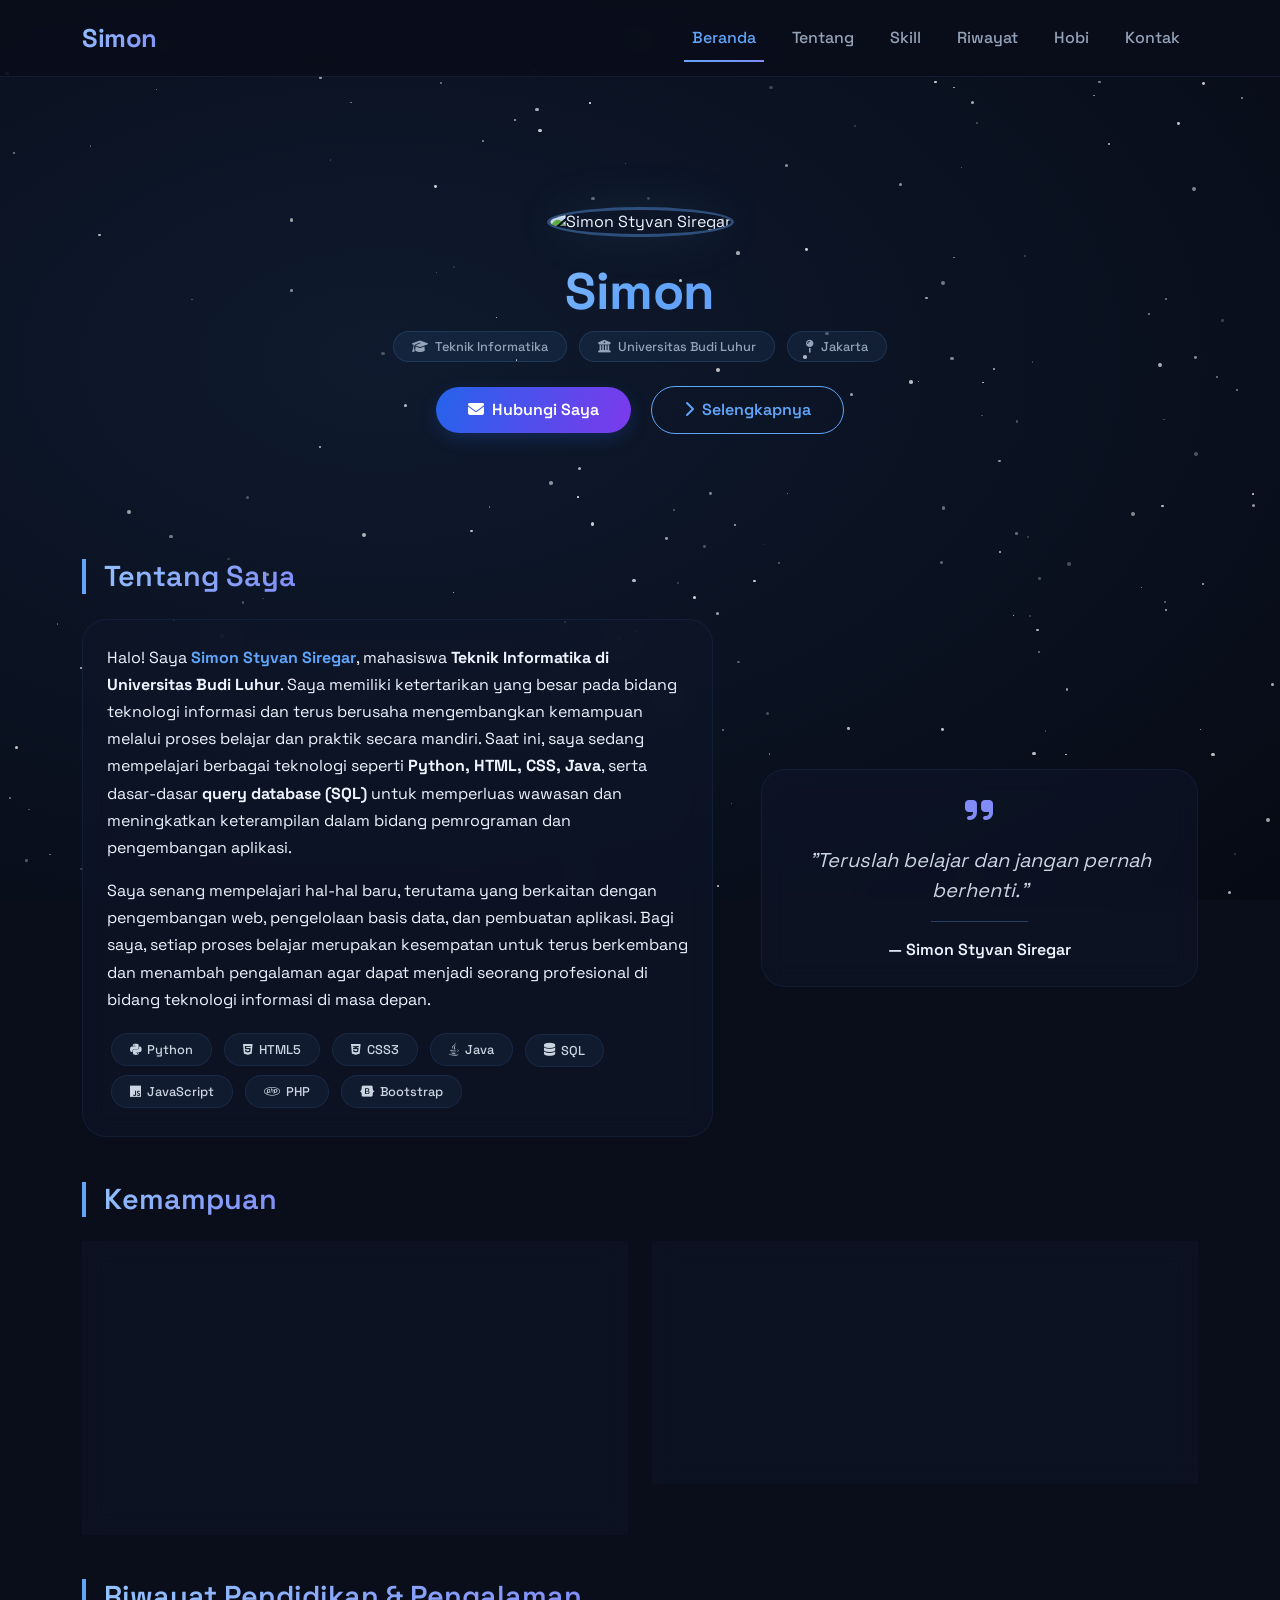
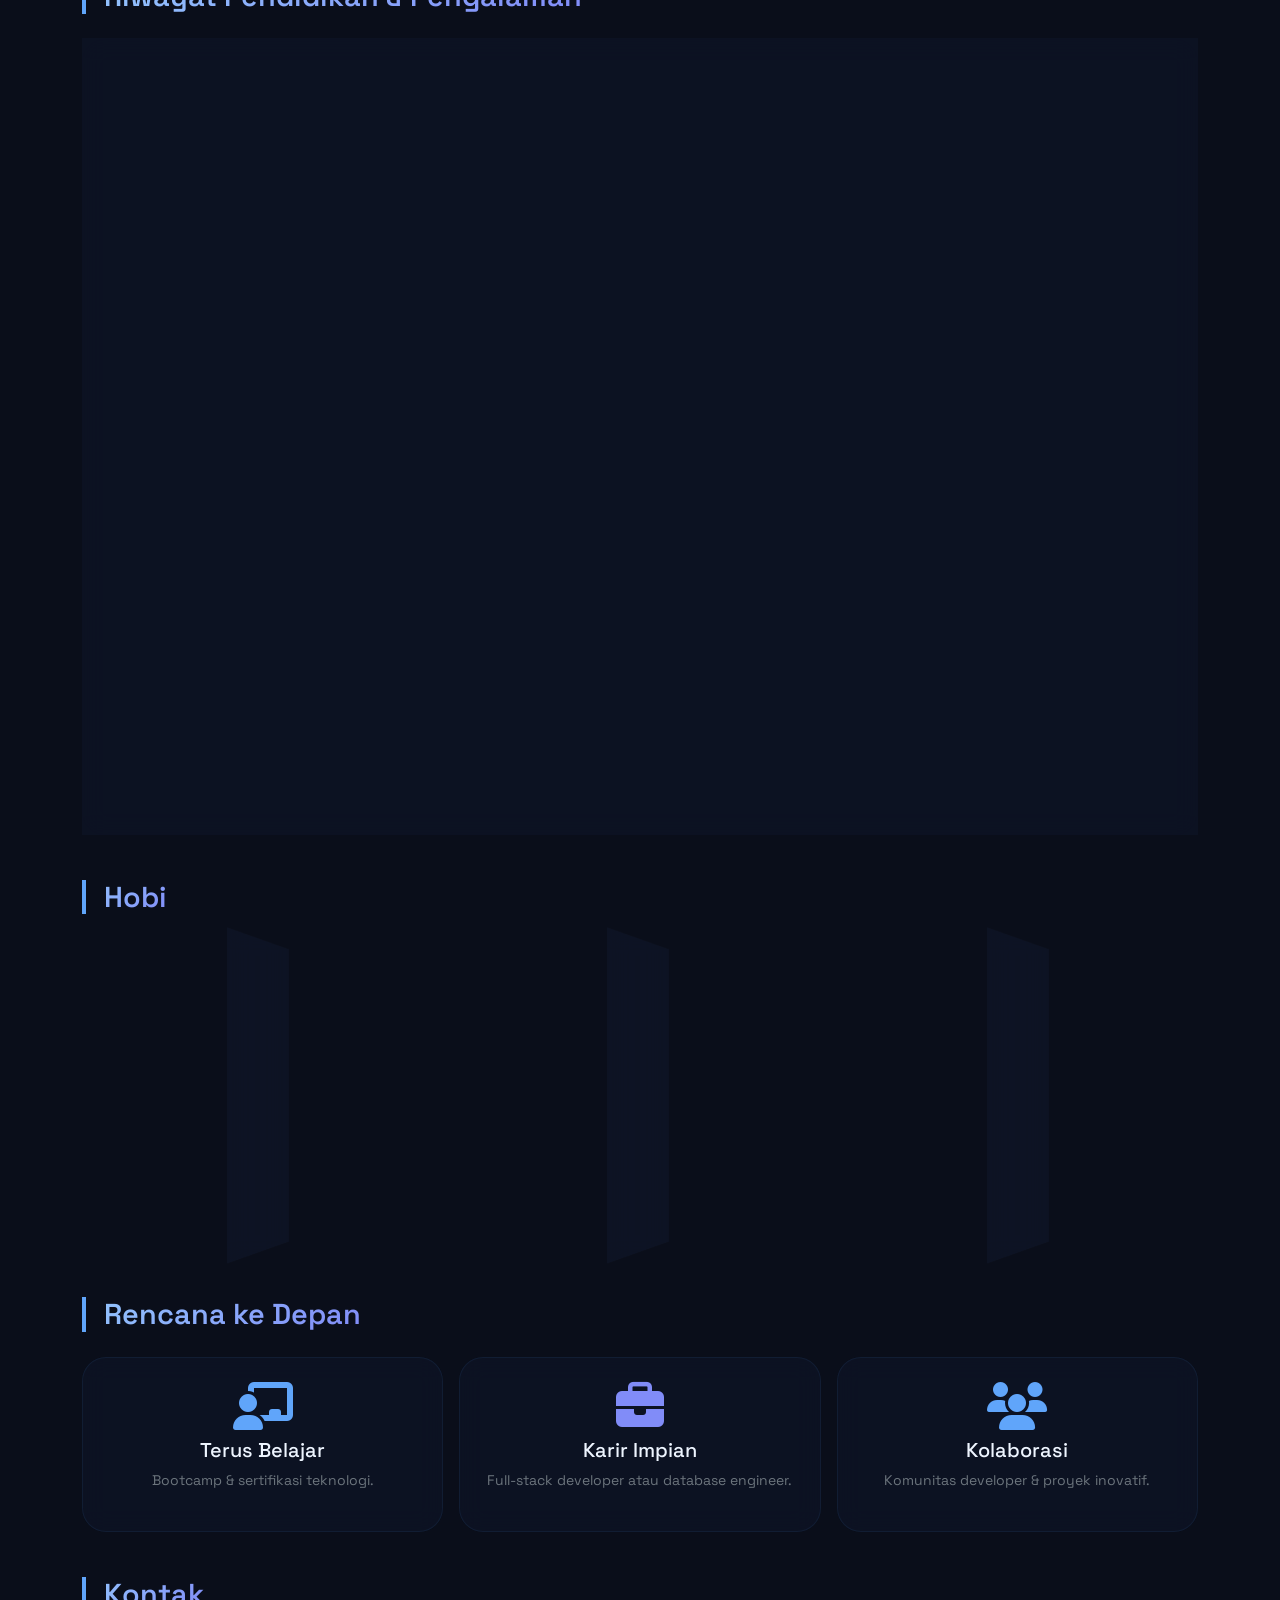
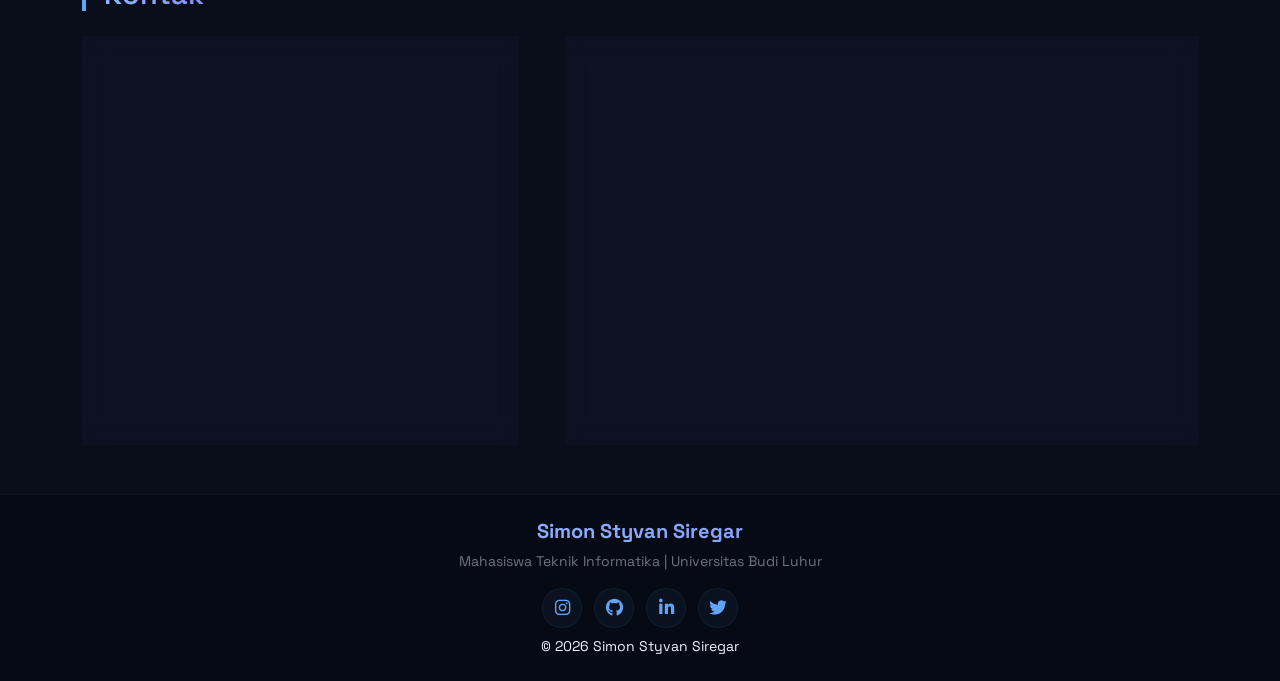
==== index.html @ e3ca973a "Add files via upload" ====
<!DOCTYPE html>
<html lang="id">

<head>
    <meta charset="UTF-8">
    <meta name="viewport" content="width=device-width, initial-scale=1.0, user-scalable=yes">
    <meta name="description"
        content="Portfolio Simon Styvan Siregar - Mahasiswa Teknik Informatika Universitas Budi Luhur">
    <title>Simon Styvan Siregar</title>

    <!-- ======================================== -->
    <!-- CDN EXTERNAL -->
    <!-- ======================================== -->
    <!-- BOOTSTRAP 5.3.3 -->
    <link href="https://cdn.jsdelivr.net/npm/bootstrap@5.3.3/dist/css/bootstrap.min.css" rel="stylesheet">
    <!-- FONT AWESOME 6.5.1 -->
    <link rel="stylesheet" href="https://cdnjs.cloudflare.com/ajax/libs/font-awesome/6.5.1/css/all.min.css">
    <!-- AOS ANIMATION -->
    <link href="https://unpkg.com/aos@2.3.1/dist/aos.css" rel="stylesheet">
    <!-- GOOGLE FONTS -->
    <link
        href="https://fonts.googleapis.com/css2?family=Inter:opsz,wght@14..32,300;14..32,400;14..32,500;14..32,600;14..32,700&family=Space+Grotesk:wght@400;500;600;700&display=swap"
        rel="stylesheet">

    <!-- ======================================== -->
    <!-- CSS CUSTOM -->
    <!-- ======================================== -->
    <link rel="stylesheet" href="css/style.css">
</head>

<body>

    <!-- ======================================== -->
    <!-- BACKGROUND BINTANG -->
    <!-- ======================================== -->
    <div class="star-bg" id="starBg"></div>

    <!-- ======================================== -->
    <!-- NAVBAR -->
    <!-- ======================================== -->
    <nav class="navbar navbar-expand-lg sticky-top">
        <div class="container">
            <a class="navbar-brand" href="#home">Simon</a>
            <button class="navbar-toggler" type="button" data-bs-toggle="collapse" data-bs-target="#navbarNav"
                aria-label="Toggle navigation">
                <span class="navbar-toggler-icon"></span>
            </button>
            <div class="collapse navbar-collapse" id="navbarNav">
                <ul class="navbar-nav ms-auto">
                    <li class="nav-item"><a class="nav-link active" href="#home">Beranda</a></li>
                    <li class="nav-item"><a class="nav-link" href="#tentang">Tentang</a></li>
                    <li class="nav-item"><a class="nav-link" href="#skill">Skill</a></li>
                    <li class="nav-item"><a class="nav-link" href="#pendidikan">Riwayat</a></li>
                    <li class="nav-item"><a class="nav-link" href="#hobi">Hobi</a></li>
                    <li class="nav-item"><a class="nav-link" href="#kontak">Kontak</a></li>
                </ul>
            </div>
        </div>
    </nav>

    <!-- ======================================== -->
    <!-- MAIN CONTENT -->
    <!-- ======================================== -->
    <main>
        <!-- HERO -->
        <section id="home" class="hero">
            <div class="container text-center">
                <img src="image/foto profil.jpeg" alt="Simon Styvan Siregar" class="profile-img mb-4" data-aos="zoom-in"
                    data-aos-duration="800"
                    onerror="this.onerror=null; this.src='https://ui-avatars.com/api/?name=Simon+S&background=0a0e1a&color=60a5fa&size=180&rounded=true&bold=true';">
                <h1 data-aos="fade-up" data-aos-delay="80">Simon</h1>
                <div class="mb-4" data-aos="fade-up" data-aos-delay="120">
                    <span class="badge-simple"><i class="fas fa-graduation-cap me-1"></i> Teknik Informatika</span>
                    <span class="badge-simple ms-2"><i class="fas fa-university me-1"></i> Universitas Budi Luhur</span>
                    <span class="badge-simple ms-2"><i class="fas fa-map-pin me-1"></i> Jakarta</span>
                </div>
                <div data-aos="fade-up" data-aos-delay="200">
                    <a href="#kontak" class="btn btn-primary-custom me-3"><i class="fas fa-envelope me-2"></i>Hubungi
                        Saya</a>
                    <a href="#tentang" class="btn btn-outline-custom"><i
                            class="fas fa-chevron-right me-2"></i>Selengkapnya</a>
                </div>
            </div>
        </section>

        <div class="container">
            <!-- TENTANG -->
            <section id="tentang">
                <h2 class="section-title" data-aos="fade-right">Tentang Saya</h2>
                <div class="row g-5 align-items-center">
                    <div class="col-lg-7" data-aos="fade-right" data-aos-delay="80">
                        <div class="card-glass p-4">
                            <p style="font-size: 1rem; line-height: 1.7;">
                                Halo! Saya <strong class="fw-bold" style="color: var(--color-primary);">Simon Styvan
                                    Siregar</strong>,
                                mahasiswa <strong>Teknik Informatika di Universitas Budi Luhur</strong>. Saya memiliki
                                ketertarikan
                                yang besar pada bidang teknologi informasi dan terus berusaha mengembangkan kemampuan
                                melalui
                                proses belajar dan praktik secara mandiri. Saat ini, saya sedang mempelajari berbagai
                                teknologi
                                seperti <strong>Python, HTML, CSS, Java</strong>, serta dasar-dasar <strong>query
                                    database (SQL)</strong>
                                untuk memperluas wawasan dan meningkatkan keterampilan dalam bidang pemrograman dan
                                pengembangan aplikasi.
                            </p>
                            <p style="font-size: 1rem; line-height: 1.7; margin-top: 12px;">
                                Saya senang mempelajari hal-hal baru, terutama yang berkaitan dengan pengembangan web,
                                pengelolaan basis data, dan pembuatan aplikasi. Bagi saya, setiap proses belajar
                                merupakan
                                kesempatan untuk terus berkembang dan menambah pengalaman agar dapat menjadi seorang
                                profesional
                                di bidang teknologi informasi di masa depan.
                            </p>
                            <div class="mt-3">
                                <span class="skill-chip"><i class="fab fa-python"></i> Python</span>
                                <span class="skill-chip"><i class="fab fa-html5"></i> HTML5</span>
                                <span class="skill-chip"><i class="fab fa-css3-alt"></i> CSS3</span>
                                <span class="skill-chip"><i class="fab fa-java"></i> Java</span>
                                <span class="skill-chip"><i class="fas fa-database"></i> SQL</span>
                                <span class="skill-chip"><i class="fab fa-js"></i> JavaScript</span>
                                <span class="skill-chip"><i class="fab fa-php"></i> PHP</span>
                                <span class="skill-chip"><i class="fab fa-bootstrap"></i> Bootstrap</span>
                            </div>
                        </div>
                    </div>
                    <div class="col-lg-5" data-aos="fade-left" data-aos-delay="120">
                        <div class="card-glass p-4 text-center">
                            <i class="fas fa-quote-right fa-2x" style="color: var(--color-secondary);"></i>
                            <p class="mt-3 fst-italic fs-5 mb-2" style="color: #cbd5e1;">"Teruslah belajar dan jangan
                                pernah berhenti."</p>
                            <hr class="w-25 mx-auto" style="border-color: var(--color-primary); opacity: 0.3;">
                            <p class="mb-0 fw-semibold">— Simon Styvan Siregar</p>
                        </div>
                    </div>
                </div>
            </section>

            <!-- SKILLS -->
            <section id="skill">
                <h2 class="section-title" data-aos="fade-right">Kemampuan</h2>
                <div class="row g-4">
                    <div class="col-lg-6" data-aos="fade-up" data-aos-delay="80">
                        <div class="card-glass p-4">
                            <h5 class="mb-3" style="color: #93c5fd;"><i class="fas fa-code me-2"></i>Bahasa Pemrograman
                            </h5>
                            <div class="skill-item">
                                <div class="skill-label">
                                    <span><i class="fab fa-python"></i> Python</span>
                                    <span class="skill-percent">80%</span>
                                </div>
                                <div class="skill-progress">
                                    <div class="skill-bar" style="width: 80%;"></div>
                                </div>
                            </div>
                            <div class="skill-item">
                                <div class="skill-label">
                                    <span><i class="fab fa-html5"></i> HTML / CSS</span>
                                    <span class="skill-percent">80%</span>
                                </div>
                                <div class="skill-progress">
                                    <div class="skill-bar" style="width: 80%;"></div>
                                </div>
                            </div>
                            <div class="skill-item">
                                <div class="skill-label">
                                    <span><i class="fab fa-js"></i> JavaScript</span>
                                    <span class="skill-percent">85%</span>
                                </div>
                                <div class="skill-progress">
                                    <div class="skill-bar" style="width: 85%;"></div>
                                </div>
                            </div>
                            <div class="skill-item">
                                <div class="skill-label">
                                    <span><i class="fab fa-php"></i> PHP</span>
                                    <span class="skill-percent">80%</span>
                                </div>
                                <div class="skill-progress">
                                    <div class="skill-bar" style="width: 80%;"></div>
                                </div>
                            </div>
                        </div>
                    </div>
                    <div class="col-lg-6" data-aos="fade-up" data-aos-delay="160">
                        <div class="card-glass p-4">
                            <h5 class="mb-3" style="color: #93c5fd;"><i class="fas fa-database me-2"></i>Database &
                                Framework</h5>
                            <div class="skill-item">
                                <div class="skill-label">
                                    <span><i class="fas fa-database"></i> SQL (MySQL)</span>
                                    <span class="skill-percent">75%</span>
                                </div>
                                <div class="skill-progress">
                                    <div class="skill-bar" style="width: 75%;"></div>
                                </div>
                            </div>
                            <div class="skill-item">
                                <div class="skill-label">
                                    <span><i class="fab fa-bootstrap"></i> Bootstrap</span>
                                    <span class="skill-percent">75%</span>
                                </div>
                                <div class="skill-progress">
                                    <div class="skill-bar" style="width: 75%;"></div>
                                </div>
                            </div>
                            <div class="skill-item">
                                <div class="skill-label">
                                    <span><i class="fab fa-java"></i> Java</span>
                                    <span class="skill-percent">70%</span>
                                </div>
                                <div class="skill-progress">
                                    <div class="skill-bar" style="width: 70%;"></div>
                                </div>
                            </div>
                        </div>
                    </div>
                </div>
            </section>

            <!-- PENDIDIKAN -->
            <section id="pendidikan">
                <h2 class="section-title" data-aos="fade-right">Riwayat Pendidikan & Pengalaman</h2>
                <div class="row g-4">
                    <div class="col-12" data-aos="fade-up" data-aos-delay="80">
                        <div class="card-glass p-4">
                            <div class="timeline-item">
                                <div class="d-flex flex-wrap align-items-center gap-2 mb-1">
                                    <span class="timeline-year">2024 – Sekarang</span>
                                    <span class="badge-simple ms-2"
                                        style="font-size: 0.65rem; padding: 2px 12px;">Aktif</span>
                                </div>
                                <div class="timeline-title">Universitas Budi Luhur</div>
                                <div class="timeline-sub"><i class="fas fa-graduation-cap me-1"></i> Teknik Informatika
                                </div>
                                <div class="timeline-desc">
                                    Mengembangkan keahlian di bidang teknologi informasi lewat pembelajaran bahasa
                                    pemrograman seperti Python, HTML/CSS, dan JavaScript. Selain mendalami logika
                                    algoritma, saya juga belajar merancang sistem menggunakan ERD, Use Case Diagram, dan
                                    Activity Diagram, serta belajar membuat komputer grafik pakai 3ds Max.
                                </div>
                            </div>
                            <div class="timeline-item">
                                <div class="d-flex flex-wrap align-items-center gap-2 mb-1">
                                    <span class="timeline-year">2021 – 2024</span>
                                </div>
                                <div class="timeline-title">SMK Ki Hajar Dewantoro</div>
                                <div class="timeline-sub"><i class="fas fa-calculator me-1"></i> Akuntansi Dasar</div>
                                <div class="timeline-desc">
                                    Mempelajari dasar-dasar administrasi keuangan memakai software MYOB dan Microsoft
                                    Excel, mulai dari penyusunan jurnal, buku besar, pengelolaan kas kecil, sampai
                                    jurnal penyesuaian yang fokus pada keseimbangan debit dan kredit.
                                </div>
                            </div>
                            <div class="timeline-item" style="border-left-color: var(--color-secondary);">
                                <div class="d-flex flex-wrap align-items-center gap-2 mb-1">
                                    <span class="timeline-year" style="color: var(--color-secondary);">2018 –
                                        2021</span>
                                </div>
                                <div class="timeline-title">SMP Ki Hajar Dewantoro</div>
                                <div class="timeline-sub"><i class="fas fa-school me-1"></i> Sekolah Menengah Pertama
                                </div>
                                <div class="timeline-desc">
                                    Aktif dalam berbagai kegiatan sekolah, termasuk keseruan kerja kelompok praktikum
                                    IPA langsung di area persawahan sekaligus mengurus dokumentasi tugasnya.
                                </div>
                            </div>
                            <div class="timeline-item" style="border-left-color: #f59e0b;">
                                <div class="d-flex flex-wrap align-items-center gap-2 mb-1">
                                    <span class="timeline-year" style="color: #f59e0b;">September – Desember 2022</span>
                                    <span class="badge-simple ms-2"
                                        style="font-size: 0.65rem; padding: 2px 12px; border-color: #f59e0b; color: #f59e0b;">PKL</span>
                                </div>
                                <div class="timeline-title">PT Timexs Indonesia (Bank DBS)</div>
                                <div class="timeline-sub"><i class="fas fa-briefcase me-1"></i> Praktek Kerja Lapangan
                                </div>
                                <div class="timeline-desc">
                                    Belajar mempraktikkan cara berkomunikasi yang baik dan profesional dengan nasabah,
                                    terutama dalam memberikan penjelasan serta mengedukasi terkait produk KTA.
                                </div>
                            </div>
                        </div>
                    </div>
                </div>
            </section>

            <!-- HOBI -->
            <section id="hobi">
                <h2 class="section-title" data-aos="fade-right">Hobi</h2>
                <div class="row g-4 justify-content-center">
                    <div class="col-md-4 col-sm-6" data-aos="flip-left" data-aos-delay="0">
                        <div class="hobi-card">
                            <img src="image/jogging.jpeg"
                                class="hobi-img" alt="Lari">
                            <div class="p-3 text-center">
                                <h5><i class="fas fa-jogging" style="color: var(--color-primary);"></i> Lari</h5>
                                <p class="small text-secondary">Menjaga stamina & fokus.</p>
                            </div>
                        </div>
                    </div>
                    <div class="col-md-4 col-sm-6" data-aos="flip-left" data-aos-delay="100">
                        <div class="hobi-card">
                            <img src="image/basket2.jpeg "
                                class="hobi-img" alt="Basket">
                            <div class="p-3 text-center">
                                <h5><i class="fas fa-basketball-ball" style="color: var(--color-primary);"></i> Basket
                                </h5>
                                <p class="small text-secondary">Kerja tim & strategi.</p>
                            </div>
                        </div>
                    </div>
                    <div class="col-md-4 col-sm-6" data-aos="flip-left" data-aos-delay="200">
                        <div class="hobi-card">
                            <img src="image/gunung.jpeg"
                                class="hobi-img" alt="Mendaki">
                            <div class="p-3 text-center">
                                <h5><i class="fas fa-mountain" style="color: var(--color-primary);"></i> Mendaki</h5>
                                <p class="small text-secondary">Menjelajah alam.</p>
                            </div>
                        </div>
                    </div>
                </div>
            </section>

            <!-- RENCANA -->
            <section>
                <h2 class="section-title" data-aos="fade-right">Rencana ke Depan</h2>
                <div class="row g-3 text-center">
                    <div class="col-md-4" data-aos="zoom-in" data-aos-delay="80">
                        <div class="stat-card-simple p-4">
                            <i class="fas fa-chalkboard-user fa-3x mb-2" style="color: var(--color-primary);"></i>
                            <h5>Terus Belajar</h5>
                            <p class="small text-secondary">Bootcamp & sertifikasi teknologi.</p>
                        </div>
                    </div>
                    <div class="col-md-4" data-aos="zoom-in" data-aos-delay="160">
                        <div class="stat-card-simple p-4">
                            <i class="fas fa-briefcase fa-3x mb-2" style="color: var(--color-secondary);"></i>
                            <h5>Karir Impian</h5>
                            <p class="small text-secondary">Full-stack developer atau database engineer.</p>
                        </div>
                    </div>
                    <div class="col-md-4" data-aos="zoom-in" data-aos-delay="240">
                        <div class="stat-card-simple p-4">
                            <i class="fas fa-users fa-3x mb-2" style="color: var(--color-primary);"></i>
                            <h5>Kolaborasi</h5>
                            <p class="small text-secondary">Komunitas developer & proyek inovatif.</p>
                        </div>
                    </div>
                </div>
            </section>

            <!-- KONTAK -->
            <section id="kontak">
                <h2 class="section-title" data-aos="fade-right">Kontak</h2>
                <div class="row g-5">
                    <div class="col-md-5" data-aos="fade-right" data-aos-delay="80">
                        <div class="contact-card p-4 h-100">
                            <h4 class="fw-bold" style="color: #93c5fd;"><i class="fas fa-address-card me-2"></i>Hubungi
                                Saya</h4>
                            <div class="mt-4">
                                <div class="contact-info">
                                    <i class="fas fa-envelope"></i>
                                    <span class="label">Email</span>
                                    <a href="mailto:simon.styvan@budiluhur.ac.id">siregarsimon670@gmail.com</a>
                                </div>
                                <div class="contact-info" style="border-color: rgba(96, 165, 250, 0.2);">
                                    <i class="fas fa-phone" style="color: #34d399;"></i>
                                    <span class="label">Telepon</span>
                                    <a href="tel:087861541209"
                                        style="color: #34d399; font-weight: 600;">0878-6154-1209</a>
                                </div>
                                <div class="contact-info">
                                    <i class="fab fa-instagram"></i>
                                    <span class="label">Instagram</span>
                                    <a href="https://www.instagram.com/imon_115/" target="_blank"
                                        rel="noopener noreferrer">@simon_styvan</a>
                                </div>
                                <div class="contact-info">
                                    <i class="fab fa-github"></i>
                                    <span class="label">GitHub</span>
                                    <a href="https://github.com/Simon96999" target="_blank"
                                        rel="noopener noreferrer">github.com/simonstyvan</a>
                                </div>
                                <div class="contact-info">
                                    <i class="fab fa-linkedin"></i>
                                    <span class="label">LinkedIn</span>
                                    <a href="https://www.linkedin.com/in/simon-siregar-20546a417/" target="_blank"
                                        rel="noopener noreferrer">linkedin.com/in/simon-styvan</a>
                                </div>
                            </div>
                            <hr class="bg-secondary" style="opacity: 0.2;">
                            <p class="small"><i class="fas fa-clock me-1"></i> Respon dalam 1x24 jam.</p>
                        </div>
                    </div>
                    <div class="col-md-7" data-aos="fade-left" data-aos-delay="120">
                        <div class="contact-card p-4">
                            <h5><i class="fas fa-paper-plane me-2" style="color: var(--color-secondary);"></i>Kirim
                                Pesan</h5>
                            <form id="contactForm">
                                <div class="mb-3">
                                    <input type="text" class="form-control form-control-custom" id="nama"
                                        placeholder="Nama lengkap" required>
                                </div>
                                <div class="mb-3">
                                    <input type="email" class="form-control form-control-custom" id="email"
                                        placeholder="Email" required>
                                </div>
                                <div class="mb-3">
                                    <textarea class="form-control form-control-custom" id="pesan" rows="4"
                                        placeholder="Tulis pesan..." style="border-radius: 20px;"></textarea>
                                </div>
                                <button type="submit" class="btn btn-primary-custom w-100"><i
                                        class="fas fa-send me-2"></i>Kirim</button>
                                <div id="formFeedback" class="mt-3 text-center small"></div>
                            </form>
                        </div>
                    </div>
                </div>
            </section>
        </div>
    </main>

    <!-- ======================================== -->
    <!-- FOOTER -->
    <!-- ======================================== -->
    <footer class="text-center pt-4 pb-4">
        <div class="container">
            <h5 class="fw-bold"
                style="background: linear-gradient(135deg, #93c5fd, var(--color-secondary)); background-clip: text; -webkit-background-clip: text; color: transparent;">
                Simon Styvan Siregar
            </h5>
            <p class="small text-secondary">Mahasiswa Teknik Informatika | Universitas Budi Luhur</p>
            <div class="mb-2">
                <a href="https://www.instagram.com/imon_115/" target="_blank" rel="noopener noreferrer"
                    class="social-icon" aria-label="Instagram"><i class="fab fa-instagram"></i></a>
                <a href="https://github.com/Simon96999" target="_blank" rel="noopener noreferrer" class="social-icon"
                    aria-label="GitHub"><i class="fab fa-github"></i></a>
                <a href="https://www.linkedin.com/in/simon-siregar-20546a417/" target="_blank" rel="noopener noreferrer"
                    class="social-icon" aria-label="LinkedIn"><i class="fab fa-linkedin-in"></i></a>
                <a href="#" class="social-icon" aria-label="Twitter"><i class="fab fa-twitter"></i></a>
            </div>
            <p class="small mb-0">&copy; 2026 Simon Styvan Siregar</p>
        </div>
    </footer>

    <!-- ======================================== -->
    <!-- EXTERNAL JS -->
    <!-- ======================================== -->
    <script src="https://cdn.jsdelivr.net/npm/bootstrap@5.3.3/dist/js/bootstrap.bundle.min.js"></script>
    <script src="https://unpkg.com/aos@2.3.1/dist/aos.js"></script>

    <!-- ======================================== -->
    <!-- CUSTOM JS -->
    <!-- ======================================== -->
    <script src="js/script.js"></script>
</body>

</html>
---- css/style.css ----
/* ========================================
           VARIABLES & RESET
        ======================================== */
        :root {
            --color-bg-dark: #0a0e1a;
            --color-primary: #60a5fa;
            --color-secondary: #818cf8;
            --color-text: #eef5ff;
            --color-text-muted: #94a3b8;
            --transition-default: all 0.3s ease;
        }

        * {
            margin: 0;
            padding: 0;
            box-sizing: border-box;
        }

        body {
            background: var(--color-bg-dark);
            font-family: 'Space Grotesk', 'Inter', sans-serif;
            color: var(--color-text);
            scroll-behavior: smooth;
            overflow-x: hidden;
        }

        /* ========================================
           BACKGROUND BINTANG
        ======================================== */
        .star-bg {
            position: fixed;
            top: 0;
            left: 0;
            width: 100%;
            height: 100%;
            z-index: -1;
            background: radial-gradient(ellipse at 30% 40%, #0f1a2e, #060a14);
            overflow: hidden;
        }

        .star-dot {
            position: absolute;
            background: white;
            border-radius: 50%;
            animation: twinkle var(--dur) ease-in-out infinite alternate;
        }

        @keyframes twinkle {
            0% {
                opacity: 0.1;
                transform: scale(0.7);
            }

            100% {
                opacity: 0.9;
                transform: scale(1.2);
            }
        }

        .shooting-star-10 {
            position: absolute;
            width: 3px;
            height: 3px;
            background: white;
            border-radius: 50%;
            box-shadow: 0 0 20px 4px rgba(96, 165, 250, 0.4);
            opacity: 0;
            pointer-events: none;
        }

        .shooting-star-10::before {
            content: '';
            position: absolute;
            top: 50%;
            right: 0;
            width: 120px;
            height: 1.5px;
            background: linear-gradient(to left, rgba(255, 255, 255, 0.7), rgba(96, 165, 250, 0.3), transparent);
            transform: translateY(-50%);
            border-radius: 2px;
        }

        .shooting-star-10::after {
            content: '';
            position: absolute;
            top: 50%;
            right: 0;
            width: 60px;
            height: 0.5px;
            background: linear-gradient(to left, rgba(255, 255, 255, 0.3), transparent);
            transform: translateY(-50%) translateX(-30px);
            border-radius: 2px;
        }

        @keyframes shootStar10 {
            0% {
                transform: translate(0, 0) scale(1);
                opacity: 0;
            }

            3% {
                opacity: 1;
            }

            12% {
                opacity: 1;
            }

            20% {
                opacity: 0;
                transform: translate(-400px, 400px) scale(0.3);
            }

            100% {
                opacity: 0;
            }
        }

        /* ========================================
           NAVBAR
        ======================================== */
        .navbar {
            background: rgba(10, 14, 26, 0.85) !important;
            backdrop-filter: blur(12px);
            border-bottom: 1px solid rgba(96, 165, 250, 0.1);
            padding: 14px 0;
            transition: var(--transition-default);
        }

        .navbar-brand {
            font-weight: 700;
            font-size: 1.6rem;
            letter-spacing: -0.5px;
            background: linear-gradient(135deg, #93c5fd, var(--color-secondary));
            background-clip: text;
            -webkit-background-clip: text;
            color: transparent !important;
        }

        .navbar-toggler {
            border-color: rgba(96, 165, 250, 0.4);
        }

        .navbar-toggler-icon {
            background-image: url("data:image/svg+xml,%3csvg xmlns='http://www.w3.org/2000/svg' viewBox='0 0 30 30'%3e%3cpath stroke='rgba(96, 165, 250, 0.8)' stroke-linecap='round' stroke-miterlimit='10' stroke-width='2' d='M4 7h22M4 15h22M4 23h22'/%3e%3c/svg%3e");
        }

        .nav-link {
            font-weight: 500;
            margin: 0 10px;
            color: #94a3b8 !important;
            transition: var(--transition-default);
            position: relative;
        }

        .nav-link::after {
            content: '';
            position: absolute;
            bottom: -4px;
            left: 0;
            width: 0;
            height: 2px;
            background: linear-gradient(90deg, var(--color-primary), var(--color-secondary));
            transition: width 0.3s;
        }

        .nav-link:hover::after,
        .nav-link.active::after {
            width: 100%;
        }

        .nav-link:hover,
        .nav-link.active {
            color: var(--color-primary) !important;
        }

        /* ========================================
           HERO SECTION
        ======================================== */
        .hero {
            padding: 130px 0 80px;
            position: relative;
            z-index: 1;
        }

        .profile-img {
            width: 180px;
            height: 180px;
            object-fit: cover;
            border-radius: 50%;
            border: 3px solid rgba(96, 165, 250, 0.4);
            box-shadow: 0 0 50px rgba(96, 165, 250, 0.1);
            transition: var(--transition-default);
            animation: floatProfile 6s ease-in-out infinite;
        }

        @keyframes floatProfile {

            0%,
            100% {
                transform: translateY(0px);
            }

            50% {
                transform: translateY(-10px);
            }
        }

        .profile-img:hover {
            transform: scale(1.03) translateY(-5px);
            border-color: var(--color-secondary);
            box-shadow: 0 0 70px rgba(129, 140, 248, 0.25);
            animation: none;
        }

        .hero h1 {
            font-weight: 700;
            font-size: 3.2rem;
            background: linear-gradient(135deg, #ffffff, var(--color-primary), var(--color-secondary));
            background-clip: text;
            -webkit-background-clip: text;
            color: transparent;
            letter-spacing: -0.5px;
            animation: textGlow 3s ease-in-out infinite alternate;
        }

        @keyframes textGlow {
            0% {
                filter: brightness(1);
            }

            100% {
                filter: brightness(1.1);
                text-shadow: 0 0 30px rgba(96, 165, 250, 0.1);
            }
        }

        /* ========================================
           BADGES & BUTTONS
        ======================================== */
        .badge-simple {
            display: inline-block;
            background: rgba(96, 165, 250, 0.08);
            border: 1px solid rgba(96, 165, 250, 0.15);
            padding: 5px 18px;
            border-radius: 30px;
            font-size: 0.8rem;
            font-weight: 500;
            color: #94a3b8;
            transition: var(--transition-default);
        }

        .badge-simple:hover {
            border-color: var(--color-secondary);
            background: rgba(129, 140, 248, 0.12);
            transform: scale(1.05);
        }

        .btn-primary-custom {
            background: linear-gradient(105deg, #2563eb, #7c3aed);
            border: none;
            color: white;
            font-weight: 600;
            padding: 11px 32px;
            border-radius: 50px;
            transition: var(--transition-default);
            box-shadow: 0 6px 20px -4px rgba(37, 99, 235, 0.3);
            position: relative;
            overflow: hidden;
        }

        .btn-primary-custom::before {
            content: '';
            position: absolute;
            top: 0;
            left: -100%;
            width: 100%;
            height: 100%;
            background: linear-gradient(90deg, transparent, rgba(255, 255, 255, 0.15), transparent);
            transition: left 0.6s;
        }

        .btn-primary-custom:hover::before {
            left: 100%;
        }

        .btn-primary-custom:hover {
            transform: translateY(-3px);
            box-shadow: 0 10px 25px -6px rgba(37, 99, 235, 0.4);
            filter: brightness(1.05);
        }

        .btn-outline-custom {
            background: transparent;
            border: 1.5px solid var(--color-primary);
            color: var(--color-primary);
            font-weight: 600;
            padding: 11px 32px;
            border-radius: 50px;
            transition: var(--transition-default);
        }

        .btn-outline-custom:hover {
            background: rgba(96, 165, 250, 0.08);
            transform: translateY(-3px);
            box-shadow: 0 5px 20px rgba(96, 165, 250, 0.1);
        }

        /* ========================================
           CARDS
        ======================================== */
        .card-glass {
            background: rgba(15, 23, 42, 0.55);
            backdrop-filter: blur(12px);
            border-radius: 24px;
            border: 1px solid rgba(96, 165, 250, 0.08);
            transition: var(--transition-default);
        }

        .card-glass:hover {
            border-color: rgba(129, 140, 248, 0.25);
            background: rgba(20, 30, 55, 0.65);
            transform: translateY(-5px);
            box-shadow: 0 20px 40px -12px rgba(0, 0, 0, 0.4);
        }

        .hobi-card {
            background: rgba(15, 23, 42, 0.55);
            backdrop-filter: blur(12px);
            border-radius: 24px;
            border: 1px solid rgba(96, 165, 250, 0.08);
            transition: all 0.4s cubic-bezier(0.2, 0.9, 0.4, 1.1);
            height: 100%;
            overflow: hidden;
        }

        .hobi-card:hover {
            transform: translateY(-12px) scale(1.02);
            border-color: var(--color-secondary);
            box-shadow: 0 25px 45px -12px rgba(129, 140, 248, 0.2);
        }

        .hobi-img {
            height: 210px;
            object-fit: cover;
            width: 100%;
            filter: brightness(0.85);
            transition: all 0.6s;
        }

        .hobi-card:hover .hobi-img {
            filter: brightness(1);
            transform: scale(1.05);
        }

        .stat-card-simple {
            background: rgba(15, 23, 42, 0.55);
            backdrop-filter: blur(12px);
            border-radius: 24px;
            border: 1px solid rgba(96, 165, 250, 0.08);
            height: 100%;
            transition: var(--transition-default);
        }

        .stat-card-simple:hover {
            transform: translateY(-6px);
            border-color: var(--color-primary);
            box-shadow: 0 15px 30px -8px rgba(96, 165, 250, 0.1);
        }

        .contact-card {
            background: rgba(15, 23, 42, 0.55);
            backdrop-filter: blur(12px);
            border-radius: 24px;
            border: 1px solid rgba(96, 165, 250, 0.08);
            transition: var(--transition-default);
        }

        .contact-card:hover {
            border-color: var(--color-secondary);
            box-shadow: 0 10px 30px -6px rgba(129, 140, 248, 0.12);
        }

        /* ========================================
           FORM
        ======================================== */
        .form-control-custom {
            background: rgba(0, 0, 0, 0.35);
            border: 1px solid rgba(96, 165, 250, 0.15);
            color: var(--color-text);
            border-radius: 50px;
            padding: 11px 20px;
            transition: var(--transition-default);
        }

        .form-control-custom:focus {
            background: rgba(0, 0, 0, 0.6);
            border-color: var(--color-secondary);
            box-shadow: 0 0 0 4px rgba(129, 140, 248, 0.12);
            color: white;
            outline: none;
            transform: scale(1.01);
        }

        /* ========================================
           SKILLS
        ======================================== */
        .skill-item {
            margin-bottom: 18px;
        }

        .skill-item .skill-label {
            display: flex;
            justify-content: space-between;
            align-items: center;
            margin-bottom: 5px;
            font-weight: 500;
            font-size: 0.9rem;
            color: #cbd5e1;
        }

        .skill-item .skill-label i {
            width: 22px;
            color: var(--color-primary);
        }

        .skill-item .skill-percent {
            color: var(--color-secondary);
            font-weight: 600;
        }

        .skill-progress {
            background: rgba(255, 255, 255, 0.06);
            border-radius: 8px;
            height: 6px;
            overflow: hidden;
        }

        .skill-progress .skill-bar {
            height: 100%;
            border-radius: 8px;
            background: linear-gradient(90deg, var(--color-primary), var(--color-secondary));
            transition: width 1.2s cubic-bezier(0.2, 0.9, 0.4, 1);
            width: 0%;
            position: relative;
        }

        .skill-progress .skill-bar::after {
            content: '';
            position: absolute;
            top: 0;
            left: 0;
            right: 0;
            bottom: 0;
            background: linear-gradient(90deg, transparent, rgba(255, 255, 255, 0.1), transparent);
            animation: shimmer 2s infinite;
        }

        @keyframes shimmer {
            0% {
                transform: translateX(-100%);
            }

            100% {
                transform: translateX(100%);
            }
        }

        .skill-chip {
            background: rgba(96, 165, 250, 0.06);
            border: 1px solid rgba(96, 165, 250, 0.1);
            padding: 6px 18px;
            border-radius: 30px;
            font-size: 0.8rem;
            font-weight: 500;
            display: inline-flex;
            align-items: center;
            gap: 6px;
            margin: 4px;
            transition: var(--transition-default);
            color: #cbd5e1;
        }

        .skill-chip:hover {
            background: rgba(129, 140, 248, 0.18);
            border-color: var(--color-secondary);
            transform: translateY(-3px) scale(1.03);
            box-shadow: 0 5px 12px rgba(129, 140, 248, 0.1);
        }

        /* ========================================
           TIMELINE
        ======================================== */
        .timeline-item {
            padding: 18px 22px;
            border-left: 3px solid var(--color-primary);
            margin-bottom: 20px;
            background: rgba(10, 14, 26, 0.3);
            border-radius: 0 16px 16px 0;
            transition: var(--transition-default);
        }

        .timeline-item:hover {
            background: rgba(20, 30, 55, 0.45);
            border-left-color: var(--color-secondary);
            transform: translateX(6px);
        }

        .timeline-item .timeline-year {
            font-weight: 700;
            color: var(--color-primary);
            font-size: 1rem;
        }

        .timeline-item .timeline-title {
            font-weight: 600;
            font-size: 1.05rem;
            color: #eef5ff;
        }

        .timeline-item .timeline-sub {
            color: var(--color-secondary);
            font-size: 0.85rem;
            font-weight: 500;
        }

        .timeline-item .timeline-desc {
            color: var(--color-text-muted);
            font-size: 0.9rem;
            margin-top: 5px;
            line-height: 1.6;
        }

        /* ========================================
           SECTION TITLES
        ======================================== */
        .section-title {
            font-weight: 600;
            font-size: 1.8rem;
            margin: 45px 0 25px;
            display: inline-block;
            background: linear-gradient(135deg, #93c5fd, var(--color-secondary));
            background-clip: text;
            -webkit-background-clip: text;
            color: transparent;
            border-left: 4px solid var(--color-primary);
            padding-left: 18px;
            animation: slideInLeft 0.6s ease;
        }

        @keyframes slideInLeft {
            from {
                opacity: 0;
                transform: translateX(-30px);
            }

            to {
                opacity: 1;
                transform: translateX(0);
            }
        }

        /* ========================================
           FOOTER
        ======================================== */
        footer {
            background: #060a14;
            border-top: 1px solid rgba(96, 165, 250, 0.06);
            margin-top: 50px;
        }

        .social-icon {
            width: 40px;
            height: 40px;
            display: inline-flex;
            align-items: center;
            justify-content: center;
            background: rgba(96, 165, 250, 0.05);
            border-radius: 50%;
            transition: var(--transition-default);
            color: var(--color-primary);
            margin: 0 4px;
            font-size: 1.1rem;
            border: 1px solid rgba(96, 165, 250, 0.08);
            text-decoration: none;
        }

        .social-icon:hover {
            background: linear-gradient(135deg, #2563eb, #7c3aed);
            color: white;
            transform: translateY(-6px) rotate(360deg);
            border-color: transparent;
            box-shadow: 0 4px 15px rgba(37, 99, 235, 0.25);
        }

        .contact-info {
            display: flex;
            align-items: center;
            gap: 12px;
            padding: 8px 14px;
            background: rgba(96, 165, 250, 0.06);
            border-radius: 12px;
            border: 1px solid rgba(96, 165, 250, 0.08);
            transition: var(--transition-default);
            margin-bottom: 6px;
        }

        .contact-info:hover {
            background: rgba(129, 140, 248, 0.12);
            border-color: var(--color-secondary);
            transform: translateX(4px);
        }

        .contact-info i {
            width: 22px;
            color: var(--color-primary);
            font-size: 1rem;
        }

        .contact-info a {
            color: var(--color-text);
            text-decoration: none;
            font-size: 0.95rem;
            transition: var(--transition-default);
        }

        .contact-info a:hover {
            color: var(--color-primary);
        }

        .contact-info .label {
            color: var(--color-text-muted);
            font-size: 0.8rem;
            font-weight: 500;
            min-width: 65px;
        }

        /* ========================================
           RESPONSIVE
        ======================================== */
        @media (max-width: 768px) {
            .hero h1 {
                font-size: 2.2rem;
            }

            .hero {
                padding: 100px 0 60px;
            }

            .profile-img {
                width: 140px;
                height: 140px;
            }

            .section-title {
                font-size: 1.5rem;
            }

            .hobi-img {
                height: 160px;
            }

            .shooting-star-10::before {
                width: 60px;
            }

            .contact-info {
                padding: 6px 12px;
            }

            .contact-info .label {
                min-width: 55px;
                font-size: 0.75rem;
            }
        }
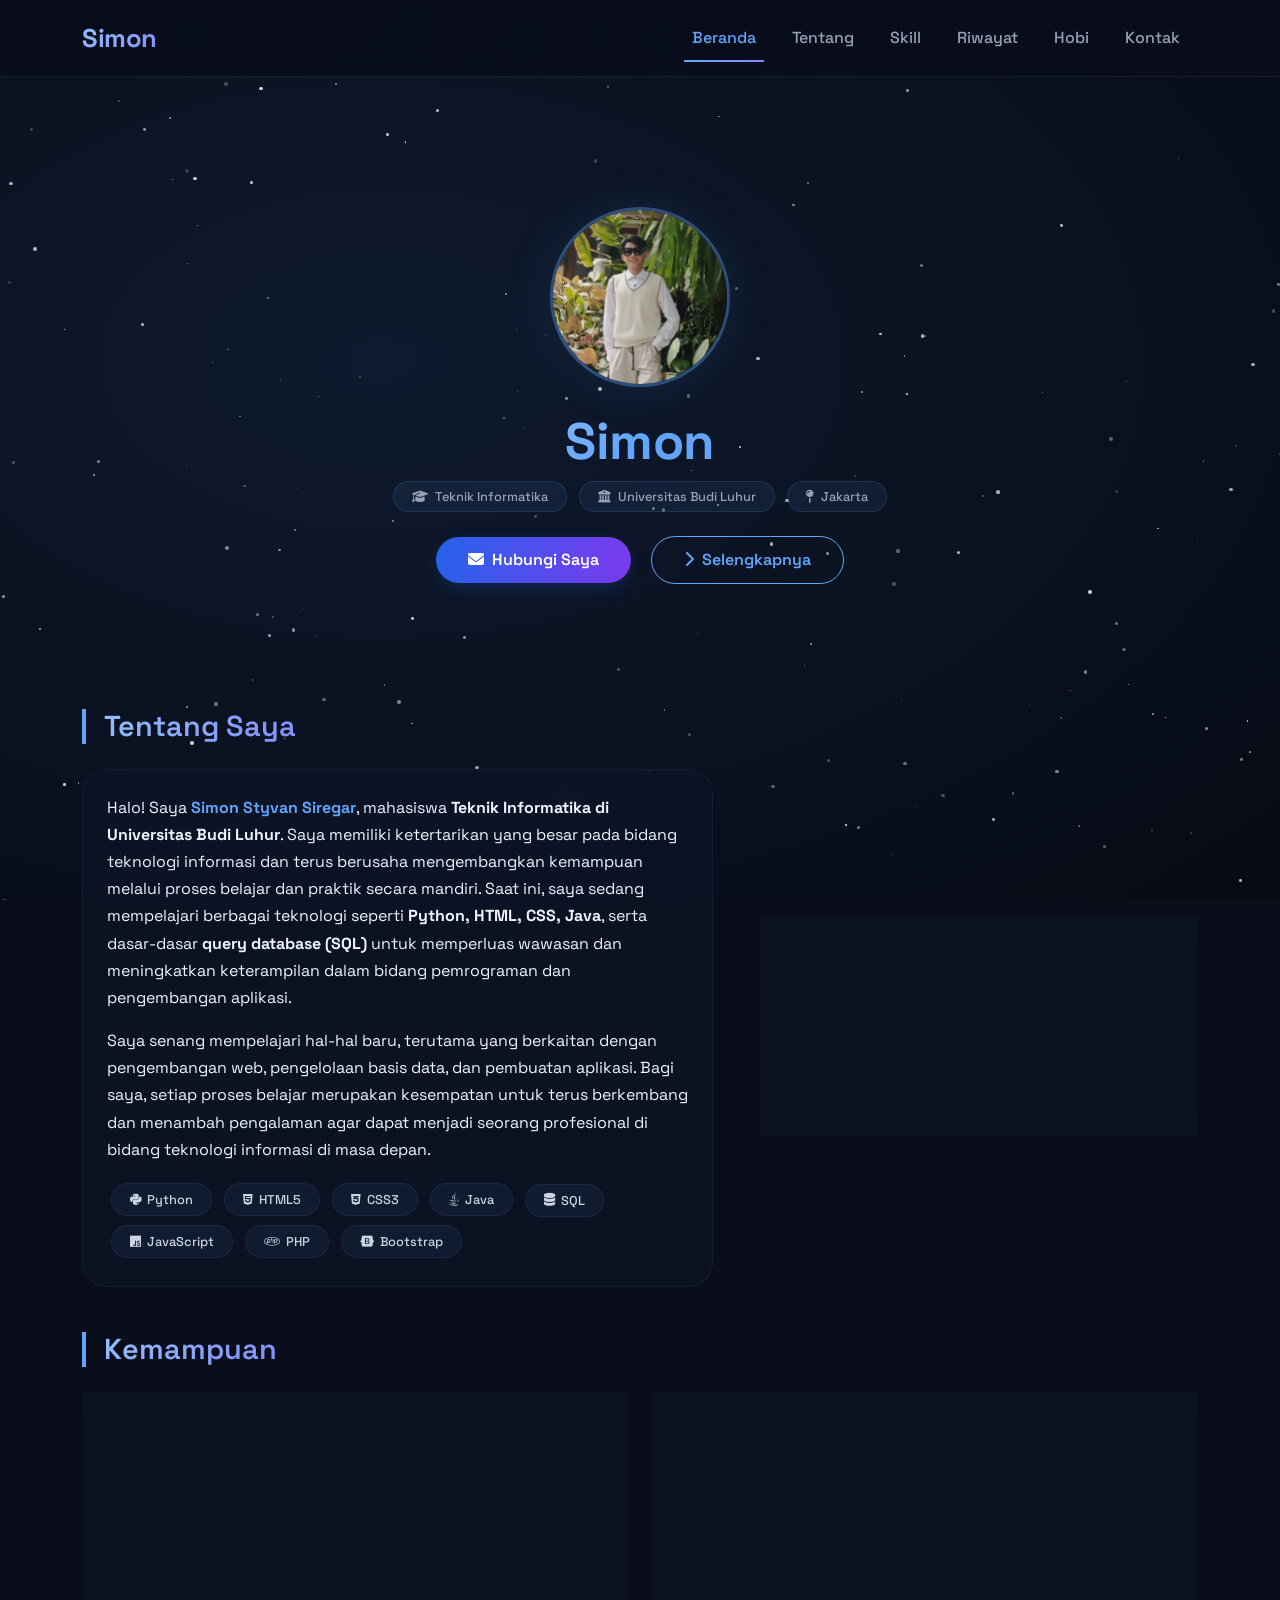
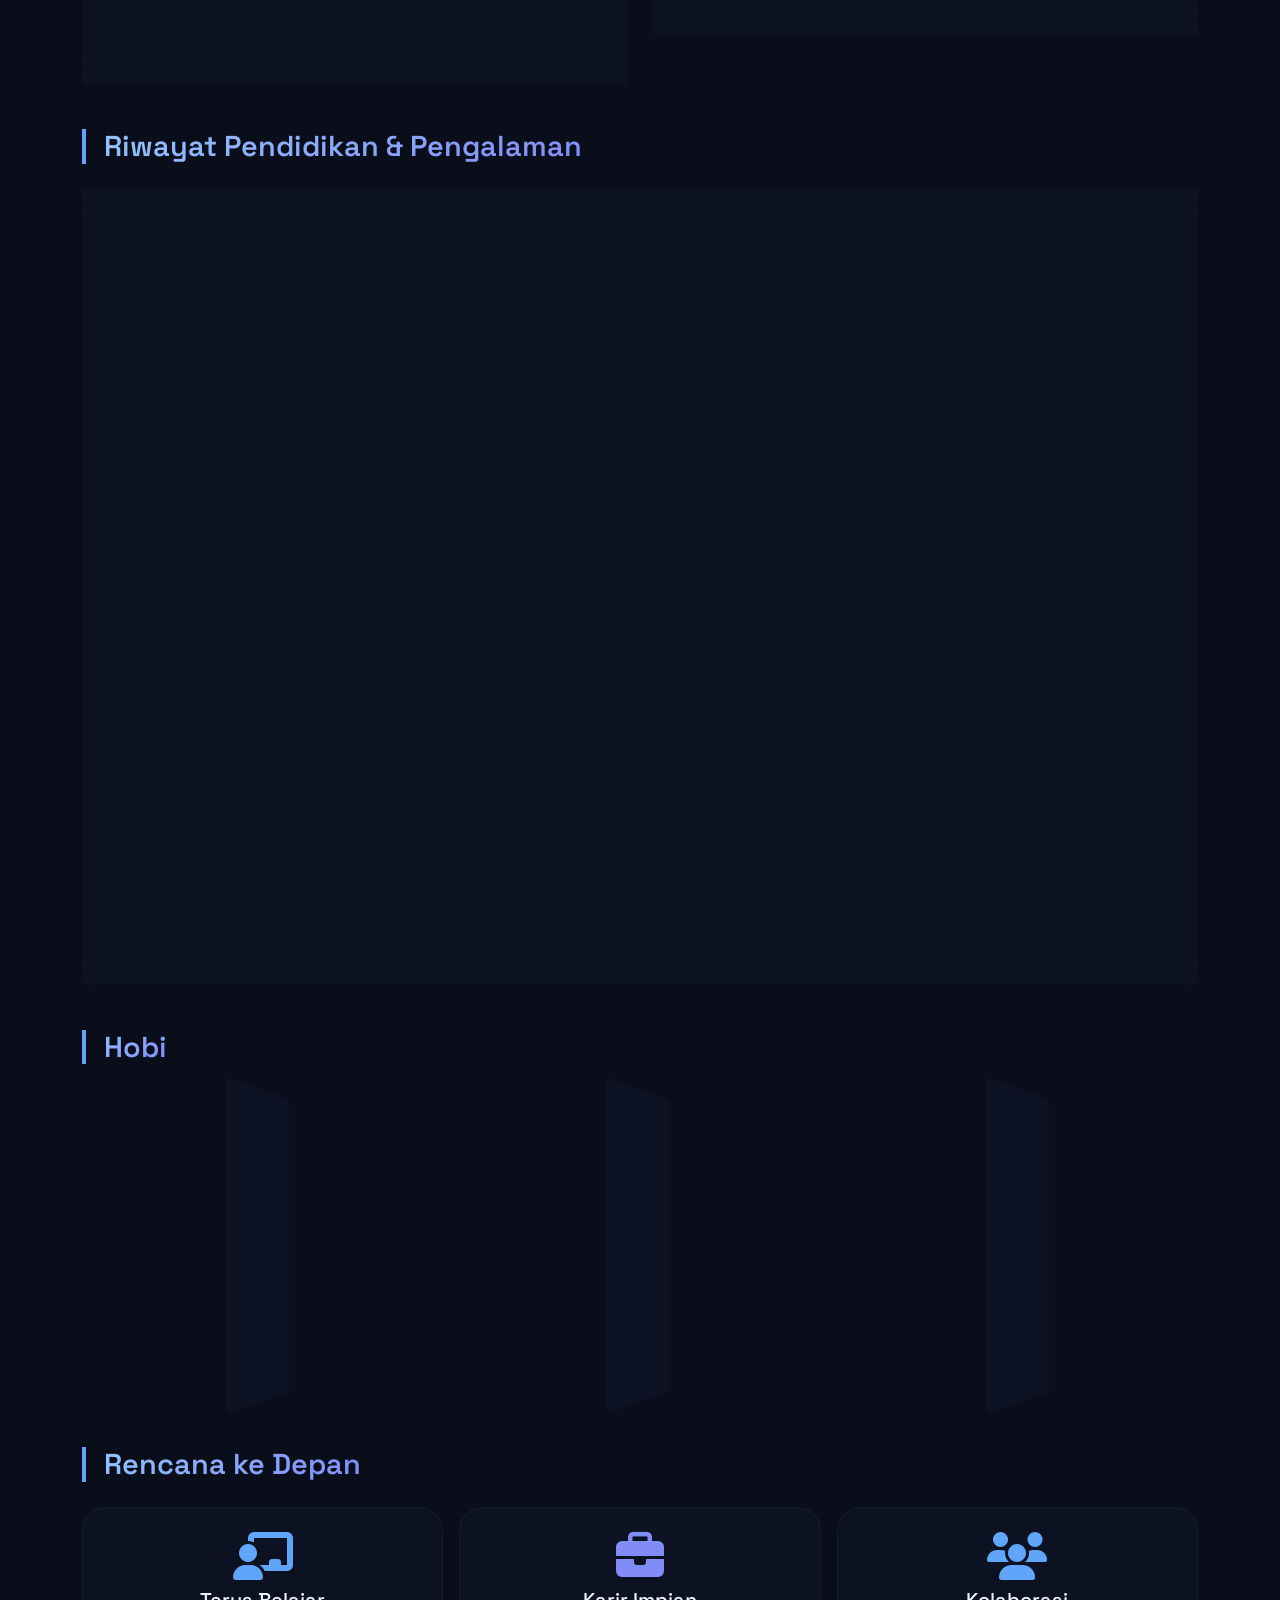
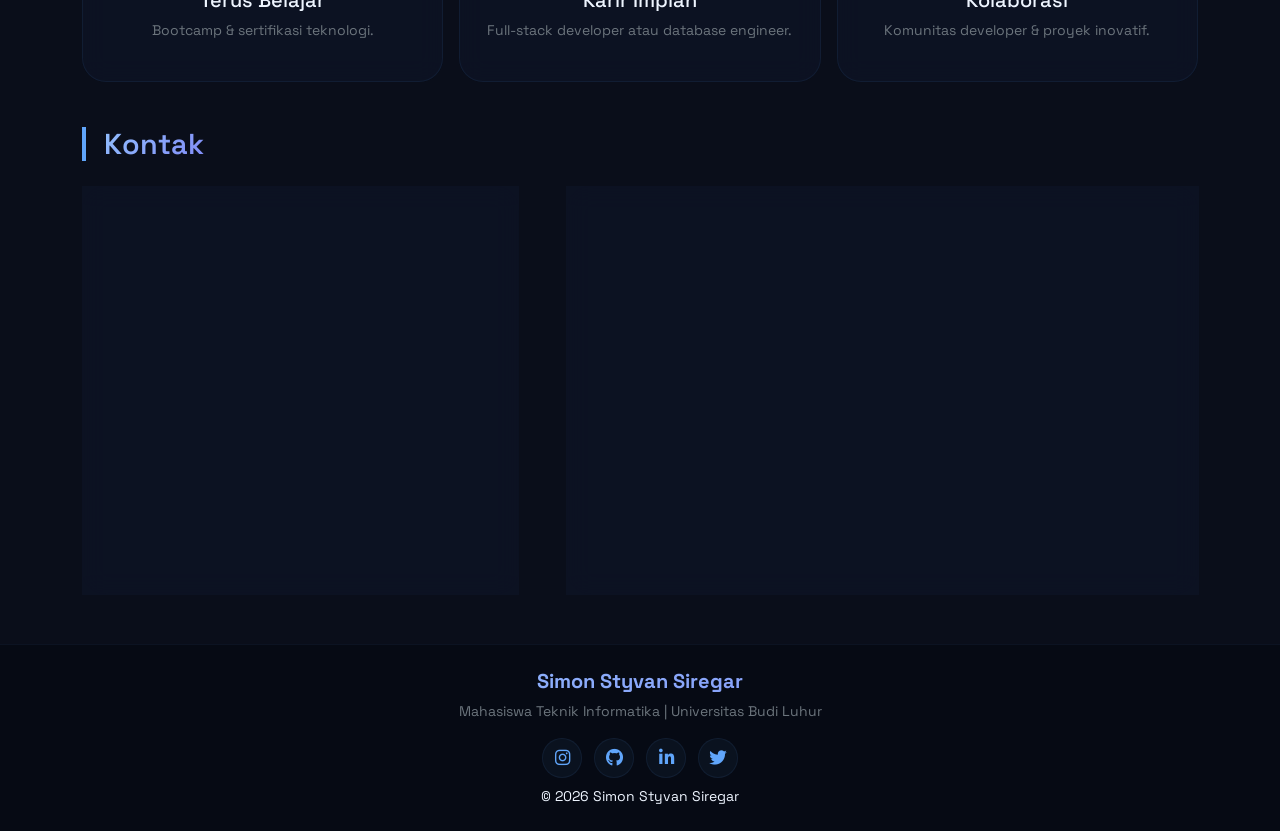
==== commit 7c2ed649: "Update index.html" ====
--- a/index.html
+++ b/index.html
@@ -65,7 +65,7 @@
         <!-- HERO -->
         <section id="home" class="hero">
             <div class="container text-center">
-                <img src="image/foto profil.jpeg" alt="Simon Styvan Siregar" class="profile-img mb-4" data-aos="zoom-in"
+                <img src="image/profil.jpeg" alt="Simon Styvan Siregar" class="profile-img mb-4" data-aos="zoom-in"
                     data-aos-duration="800"
                     onerror="this.onerror=null; this.src='https://ui-avatars.com/api/?name=Simon+S&background=0a0e1a&color=60a5fa&size=180&rounded=true&bold=true';">
                 <h1 data-aos="fade-up" data-aos-delay="80">Simon</h1>
@@ -456,4 +456,4 @@
     <script src="js/script.js"></script>
 </body>
 
-</html>+</html>
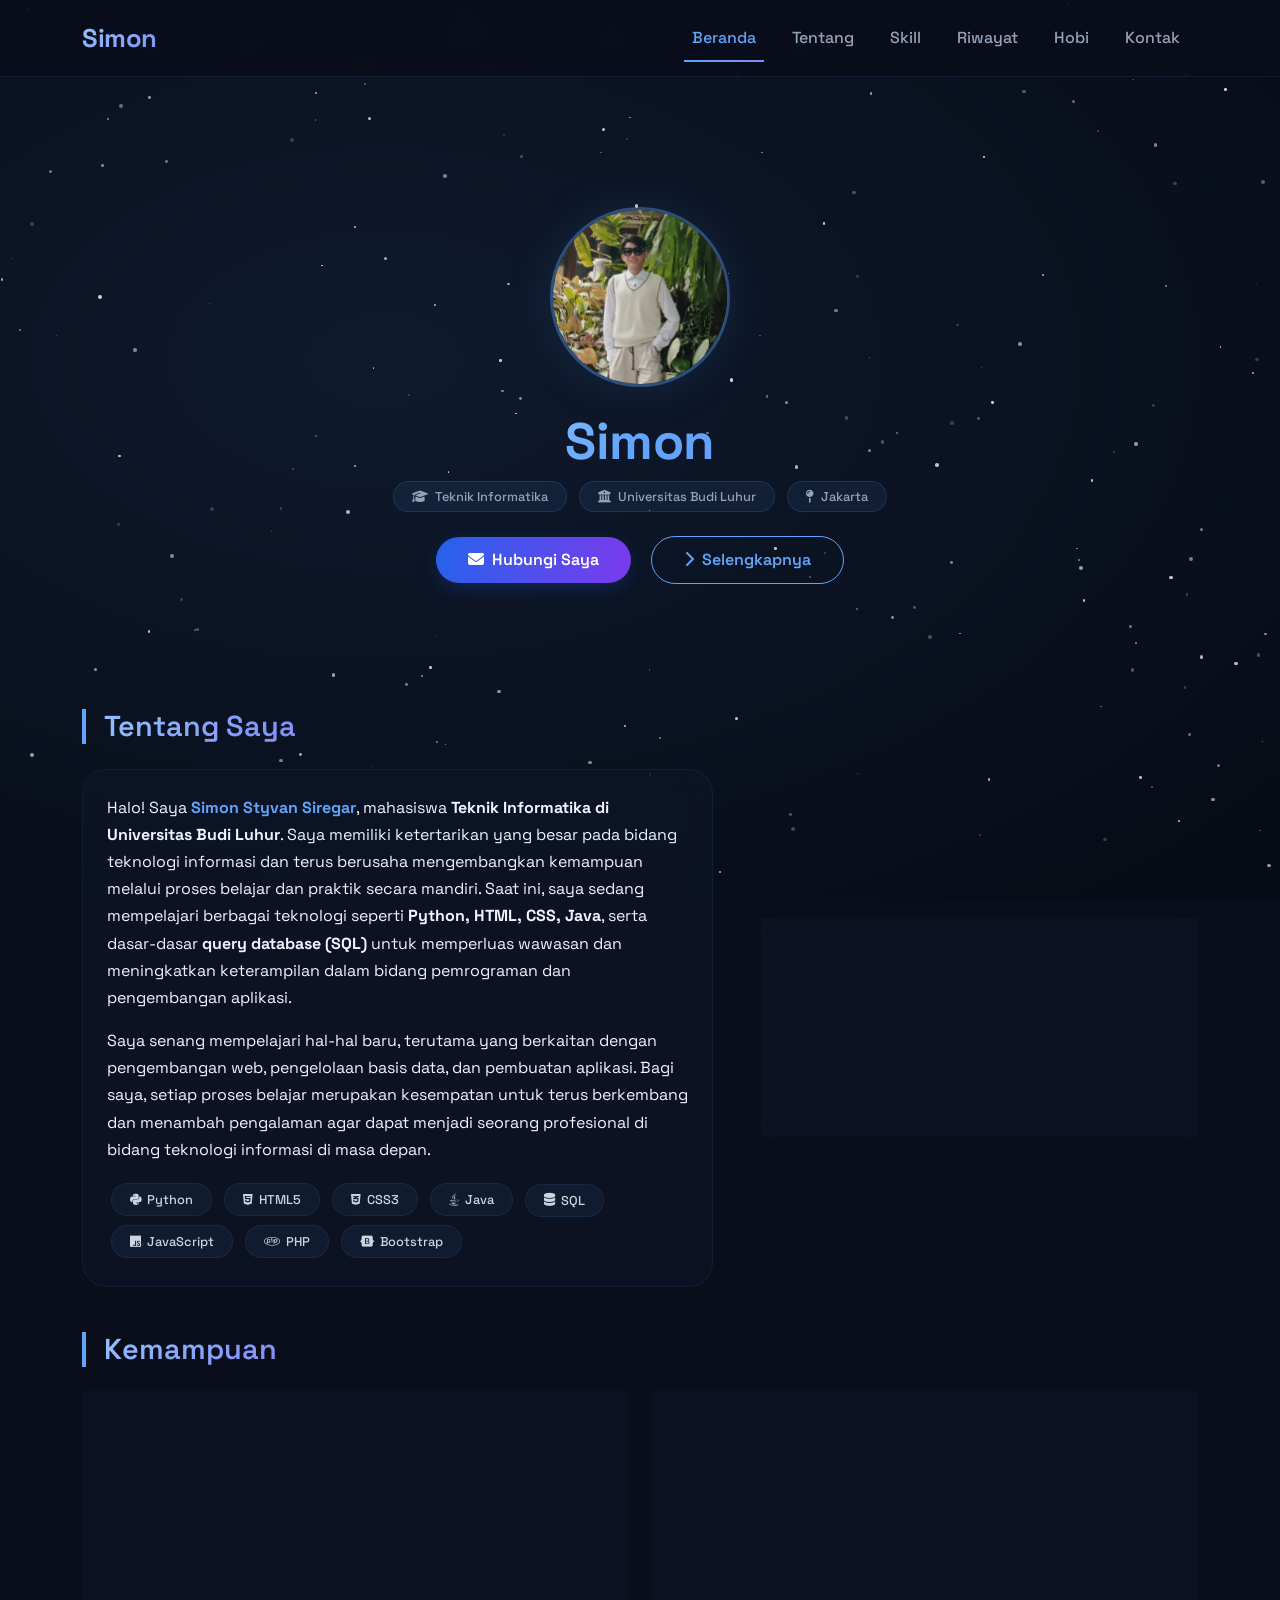
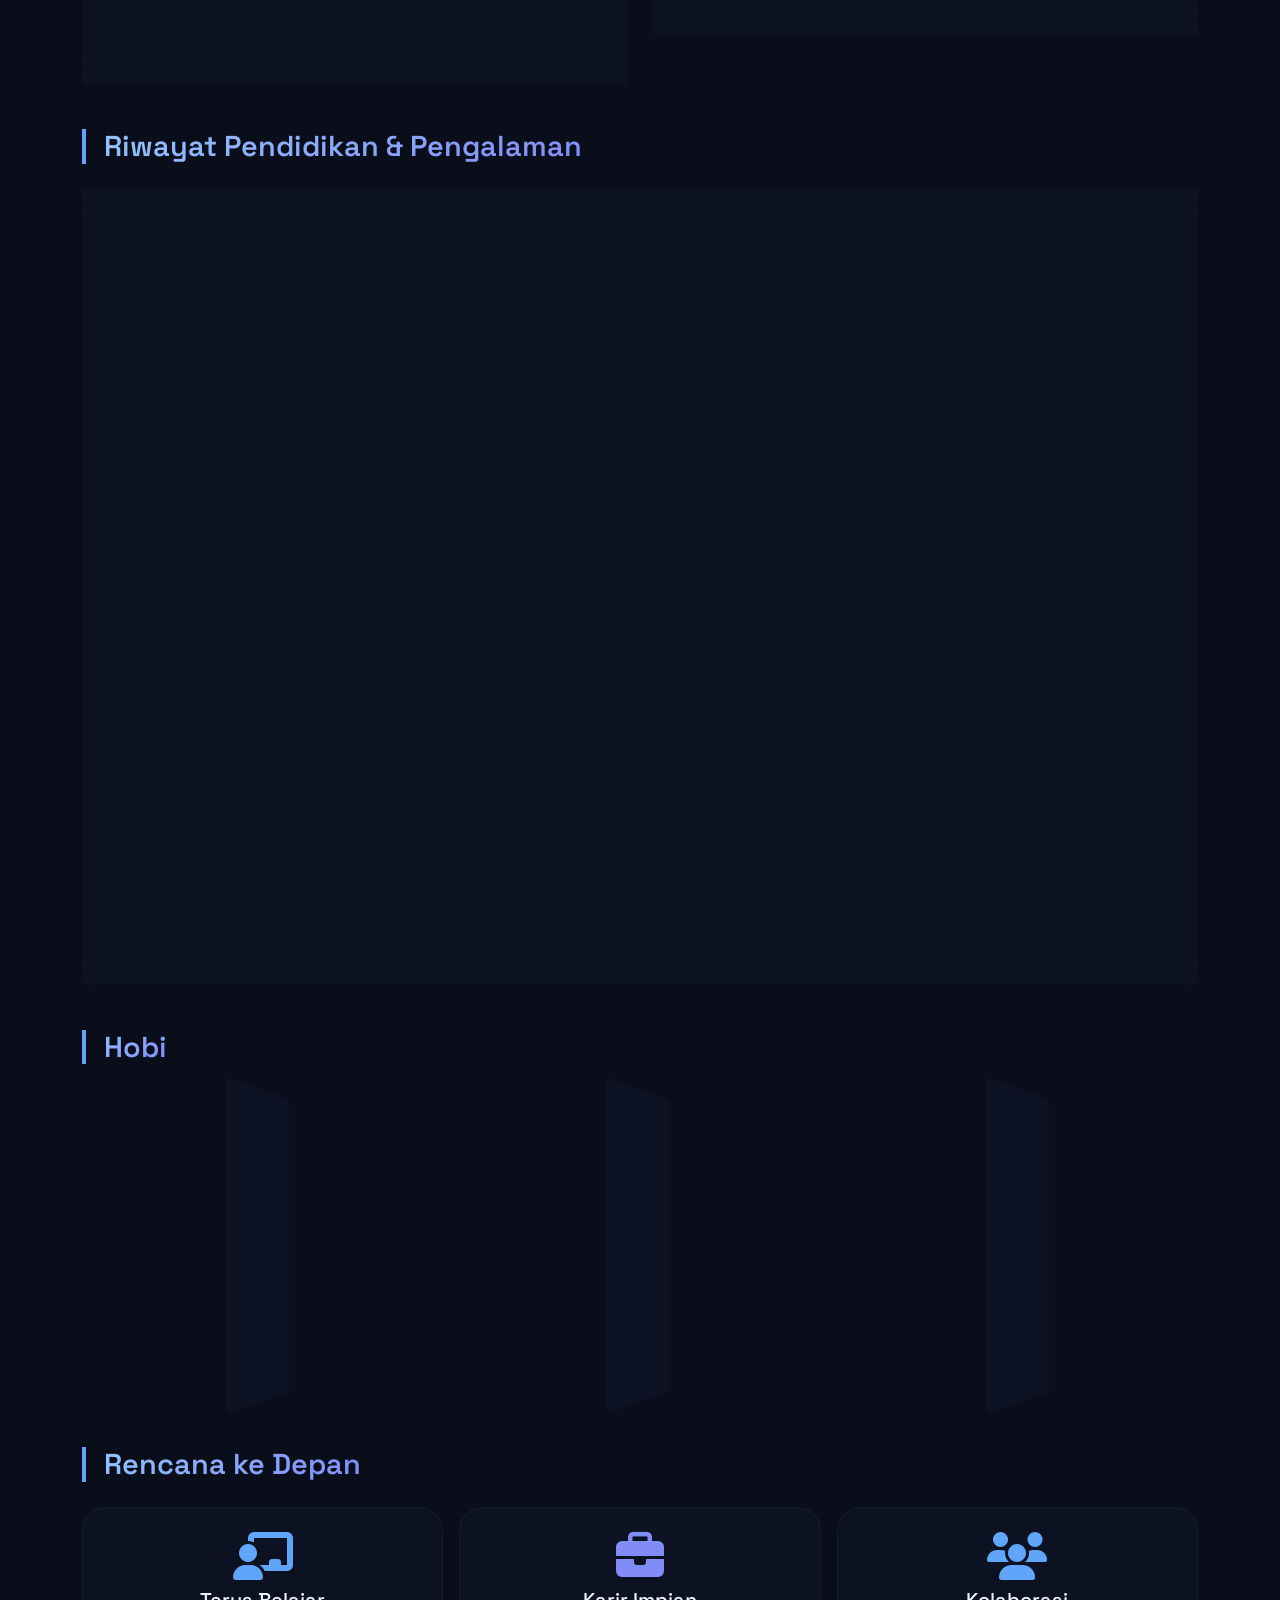
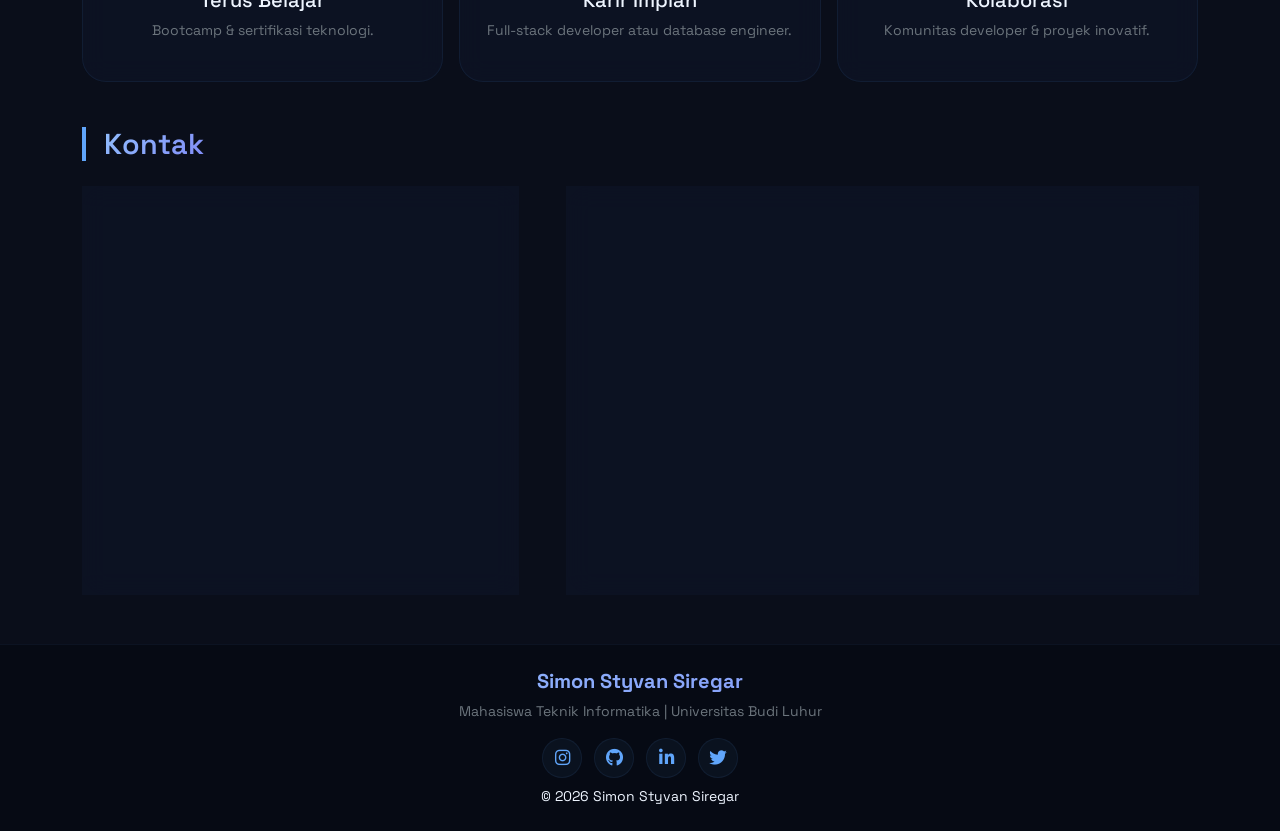
==== commit 8ad890ea: "Update index.html" ====
--- a/index.html
+++ b/index.html
@@ -300,7 +300,7 @@
                     </div>
                     <div class="col-md-4 col-sm-6" data-aos="flip-left" data-aos-delay="100">
                         <div class="hobi-card">
-                            <img src="image/basket2.jpeg "
+                            <img src="image/basket.jpeg "
                                 class="hobi-img" alt="Basket">
                             <div class="p-3 text-center">
                                 <h5><i class="fas fa-basketball-ball" style="color: var(--color-primary);"></i> Basket
